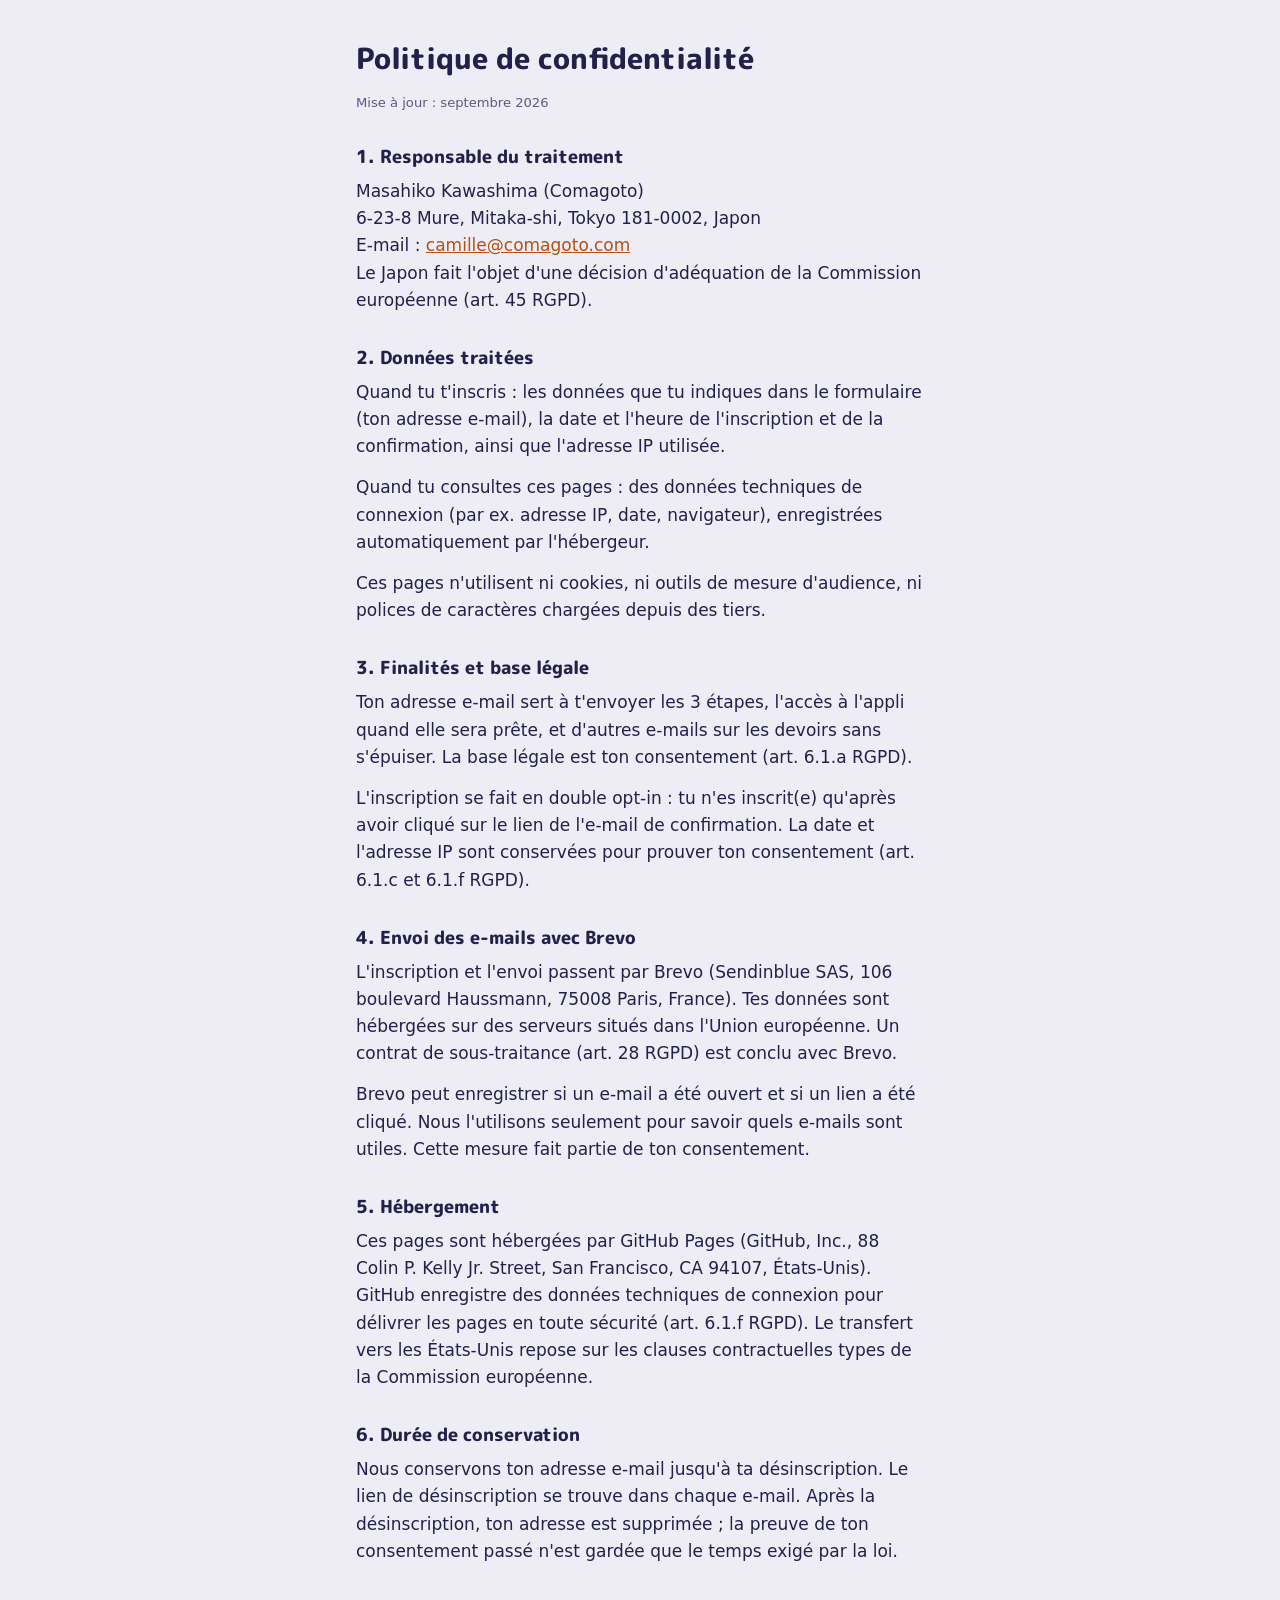
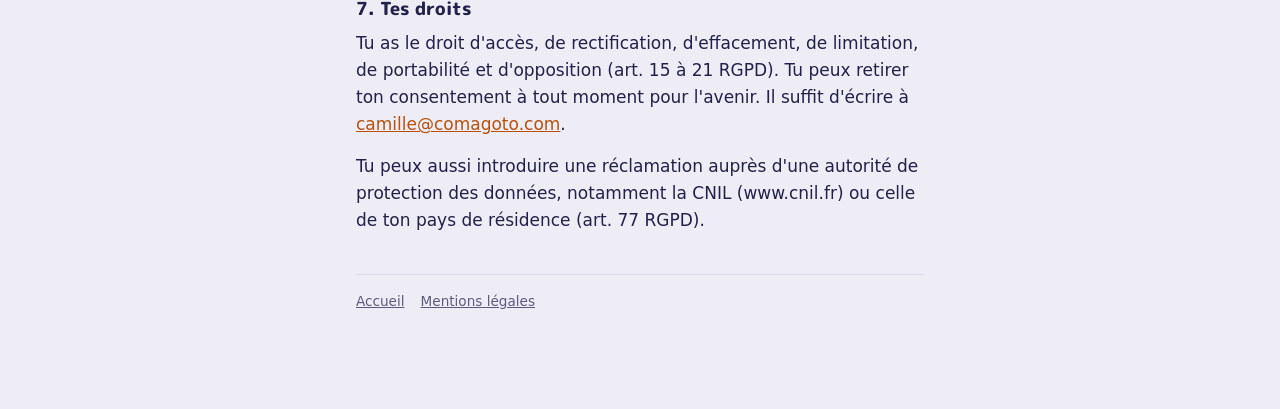
==== confidentialite.html @ d9bb08cc "Initial publish: signup pages (fr) Co-Authored-By: Claude Opus 5.5 <noreply@anthropic.com>" ====
<!DOCTYPE html>
<html lang="fr">
<head>
<meta charset="UTF-8">
<meta name="viewport" content="width=device-width, initial-scale=1.0">
<title>Politique de confidentialité | Camille</title>
<link rel="stylesheet" href="style.css">
</head>
<body>
<main class="wrap page">
  <h1>Politique de confidentialité</h1>
  <p class="small">Mise à jour : septembre 2026</p>

  <h2>1. Responsable du traitement</h2>
  <address>
    Masahiko Kawashima (Comagoto)<br>
    6-23-8 Mure, Mitaka-shi, Tokyo 181-0002, Japon<br>
    E-mail : <a href="mailto:camille@comagoto.com">camille@comagoto.com</a>
  </address>
  <p>Le Japon fait l'objet d'une décision d'adéquation de la Commission européenne (art. 45 RGPD).</p>

  <h2>2. Données traitées</h2>
  <p>Quand tu t'inscris : les données que tu indiques dans le formulaire (ton adresse e-mail),
  la date et l'heure de l'inscription et de la confirmation, ainsi que l'adresse IP utilisée.</p>
  <p>Quand tu consultes ces pages : des données techniques de connexion (par ex. adresse IP, date, navigateur),
  enregistrées automatiquement par l'hébergeur.</p>
  <p>Ces pages n'utilisent ni cookies, ni outils de mesure d'audience, ni polices de caractères chargées depuis des tiers.</p>

  <h2>3. Finalités et base légale</h2>
  <p>Ton adresse e-mail sert à t'envoyer les 3 étapes, l'accès à l'appli quand elle sera prête, et d'autres e-mails
  sur les devoirs sans s'épuiser. La base légale est ton consentement (art. 6.1.a RGPD).</p>
  <p>L'inscription se fait en double opt-in : tu n'es inscrit(e) qu'après avoir cliqué sur le lien de l'e-mail
  de confirmation. La date et l'adresse IP sont conservées pour prouver ton consentement (art. 6.1.c et 6.1.f RGPD).</p>

  <h2>4. Envoi des e-mails avec Brevo</h2>
  <p>L'inscription et l'envoi passent par Brevo (Sendinblue SAS, 106 boulevard Haussmann, 75008 Paris, France).
  Tes données sont hébergées sur des serveurs situés dans l'Union européenne. Un contrat de sous-traitance
  (art. 28 RGPD) est conclu avec Brevo.</p>
  <p>Brevo peut enregistrer si un e-mail a été ouvert et si un lien a été cliqué. Nous l'utilisons seulement pour savoir
  quels e-mails sont utiles. Cette mesure fait partie de ton consentement.</p>

  <h2>5. Hébergement</h2>
  <p>Ces pages sont hébergées par GitHub Pages (GitHub, Inc., 88 Colin P. Kelly Jr. Street, San Francisco,
  CA 94107, États-Unis). GitHub enregistre des données techniques de connexion pour délivrer les pages en toute
  sécurité (art. 6.1.f RGPD). Le transfert vers les États-Unis repose sur les clauses contractuelles types de
  la Commission européenne.</p>

  <h2>6. Durée de conservation</h2>
  <p>Nous conservons ton adresse e-mail jusqu'à ta désinscription. Le lien de désinscription se trouve dans chaque
  e-mail. Après la désinscription, ton adresse est supprimée ; la preuve de ton consentement passé n'est gardée
  que le temps exigé par la loi.</p>

  <h2>7. Tes droits</h2>
  <p>Tu as le droit d'accès, de rectification, d'effacement, de limitation, de portabilité et d'opposition
  (art. 15 à 21 RGPD). Tu peux retirer ton consentement à tout moment pour l'avenir. Il suffit d'écrire à
  <a href="mailto:camille@comagoto.com">camille@comagoto.com</a>.</p>
  <p>Tu peux aussi introduire une réclamation auprès d'une autorité de protection des données, notamment
  la CNIL (www.cnil.fr) ou celle de ton pays de résidence (art. 77 RGPD).</p>

  <footer>
    <a href="index.html">Accueil</a>
    <a href="mentions-legales.html">Mentions légales</a>
  </footer>
</main>
</body>
</html>
---- style.css ----
/* Layout: 夜空の帯（はなびのこびとの世界）がフォームを抱え、精霊がフォームの縁からのぞく。
   その下の昼の地に、アプリが親の代わりにやることを1列で並べ、最後にもらえるカードを見せる。
   外部の読み込みはしない（書体は同梱。プライバシーポリシーの記載どおり） */

@font-face {
  font-family: "M PLUS Rounded 1c";
  font-weight: 700;
  font-display: swap;
  src: url("fonts/mplusrounded1c-700-latin.woff2") format("woff2");
}
@font-face {
  font-family: "M PLUS Rounded 1c";
  font-weight: 800;
  font-display: swap;
  src: url("fonts/mplusrounded1c-800-latin.woff2") format("woff2");
}

:root {
  --ground: #eeedf5;
  --surface: #ffffff;
  --ink: #22214a;
  --ink-soft: #5c5a80;
  --line: #dad8ea;
  --night: #26245e;
  --night-deep: #1b1a47;
  --on-night: #f3f1ff;
  --flame: #f07a2a;
  --flame-ink: #b9500f;
  --flame-soft: #fde9da;
  --spark: #ffd27a;

  --display: "M PLUS Rounded 1c", "Arial Rounded MT Bold", system-ui, sans-serif;
  --body: system-ui, -apple-system, "Segoe UI", Roboto, "Helvetica Neue", Arial, sans-serif;
  color-scheme: light;
}

@media (prefers-color-scheme: dark) {
  :root {
    --ground: #15143a;
    --surface: #211f52;
    --ink: #eeecfb;
    --ink-soft: #b3b0d6;
    --line: #35336d;
    --night: #0f0e2c;
    --night-deep: #0a0920;
    --on-night: #f3f1ff;
    --flame: #ff8a3d;
    --flame-ink: #ffa066;
    --flame-soft: #3b2440;
    --spark: #ffd27a;
    color-scheme: dark;
  }
}

* { box-sizing: border-box; }

body {
  margin: 0;
  background: var(--ground);
  color: var(--ink);
  font-family: var(--body);
  font-size: 17px;
  line-height: 1.6;
}

img { max-width: 100%; }

.wrap {
  max-width: 600px;
  margin-inline: auto;
  padding-inline: 16px;
}

h1, h2 {
  font-family: var(--display);
  font-weight: 800;
  line-height: 1.25;
  text-wrap: balance;
  margin: 0;
}

a { color: var(--flame-ink); }
a:focus-visible { outline: 3px solid var(--flame); outline-offset: 2px; border-radius: 4px; }

/* ── 夜空の帯 ── */
.sky {
  background:
    radial-gradient(1.5px 1.5px at 12% 22%, var(--spark) 50%, transparent 51%),
    radial-gradient(1px 1px at 28% 64%, var(--on-night) 50%, transparent 51%),
    radial-gradient(2px 2px at 47% 14%, var(--spark) 50%, transparent 51%),
    radial-gradient(1px 1px at 63% 40%, var(--on-night) 50%, transparent 51%),
    radial-gradient(1.5px 1.5px at 78% 18%, var(--on-night) 50%, transparent 51%),
    radial-gradient(1px 1px at 90% 58%, var(--spark) 50%, transparent 51%),
    radial-gradient(1px 1px at 6% 78%, var(--on-night) 50%, transparent 51%),
    linear-gradient(180deg, var(--night-deep), var(--night) 70%);
  color: var(--on-night);
  padding-block: 32px 40px;
}

.sky .eyebrow {
  margin: 0 0 6px;
  font-size: 0.8rem;
  letter-spacing: 0.06em;
  opacity: 0.8;
}

.sky h1 {
  font-size: clamp(1.7rem, 6vw, 2.2rem);
  margin-bottom: 56px;
}

.form-card {
  position: relative;
  background: var(--surface);
  color: var(--ink);
  border-radius: 20px;
  padding: 28px 20px 20px;
  box-shadow: 0 18px 40px rgb(10 9 32 / 0.35);
}

/* 精霊がフォームの縁からのぞく */
.form-card .peek {
  position: absolute;
  right: 18px;
  top: -64px;
  width: 78px;
  height: auto;
  filter: drop-shadow(0 6px 10px rgb(10 9 32 / 0.35));
}

.form-card p { margin: 0 0 14px; }

.form-card .lead {
  font-weight: 600;
  padding-right: 64px;
}

.small {
  font-size: 0.82rem;
  color: var(--ink-soft);
}

/* ── 登録フォーム（Brevo へ直接送る） ── */
.signup-form {
  display: grid;
  gap: 12px;
  margin: 4px 0 16px;
}

.field-label {
  font-weight: 700;
  font-size: 0.95rem;
}

.field {
  width: 100%;
  font: inherit;
  font-size: 1.05rem;
  padding: 13px 14px;
  border: 2px solid var(--line);
  border-radius: 12px;
  background: var(--ground);
  color: var(--ink);
}

.field:focus-visible {
  outline: none;
  border-color: var(--flame);
  box-shadow: 0 0 0 3px var(--flame-soft);
}

.consent {
  display: grid;
  grid-template-columns: 22px 1fr;
  gap: 10px;
  align-items: start;
  font-size: 0.85rem;
  line-height: 1.45;
  color: var(--ink-soft);
  cursor: pointer;
}

.consent input {
  width: 20px;
  height: 20px;
  margin: 1px 0 0;
  accent-color: var(--flame);
}

.submit {
  font-family: var(--display);
  font-weight: 800;
  font-size: 1.05rem;
  padding: 15px 16px;
  border: 0;
  border-radius: 14px;
  background: var(--flame);
  color: #ffffff;
  cursor: pointer;
  box-shadow: 0 6px 0 var(--flame-ink);
  text-wrap: balance;
  transition: transform 80ms ease, box-shadow 80ms ease;
}

.submit:hover { filter: brightness(1.05); }
.submit:active { transform: translateY(4px); box-shadow: 0 2px 0 var(--flame-ink); }
.submit:focus-visible { outline: 3px solid var(--ink); outline-offset: 3px; }

.form-status {
  margin: 0;
  min-height: 1.2em;
  font-size: 0.85rem;
  color: var(--ink-soft);
}
.form-status--error { color: var(--flame-ink); font-weight: 600; }
.submit:disabled { opacity: 0.6; cursor: progress; }

/* ロボット対策の欄（人には見せない。Brevo の email_address_check） */
.trap {
  position: absolute;
  left: -9999px;
  width: 1px;
  height: 1px;
  opacity: 0;
}

/* ── ベネフィット ── */
.benefits-section { padding-block: 40px 8px; }

.benefits-section h2 {
  font-size: 1.35rem;
  margin-bottom: 18px;
}

.benefits {
  list-style: none;
  margin: 0;
  padding: 0;
  display: grid;
  gap: 18px;
}

.benefits li {
  display: grid;
  grid-template-columns: 44px 1fr;
  gap: 14px;
  align-items: start;
}

.benefits .ico {
  width: 44px;
  height: 44px;
  border-radius: 14px;
  background: var(--flame-soft);
  color: var(--flame-ink);
  display: grid;
  place-items: center;
}

.benefits .ico svg { width: 24px; height: 24px; }

.benefits strong {
  display: block;
  font-family: var(--display);
  font-weight: 700;
  font-size: 1.05rem;
  line-height: 1.35;
  margin-bottom: 2px;
}

.benefits p { margin: 0; color: var(--ink-soft); min-width: 0; }

/* ── もらえるカード ── */
.cards {
  margin: 36px 0 0;
  text-align: center;
}

.fan {
  display: flex;
  justify-content: center;
  padding-top: 8px;
}

.fan > * {
  width: min(30%, 150px);
  margin-inline: -10px;
  border-radius: 10px;
  box-shadow: 0 10px 24px rgb(20 18 60 / 0.25);
}

.fan > img { height: auto; }

.fan > :nth-child(1) { transform: rotate(-8deg) translateY(10px); }
.fan > :nth-child(2) { transform: translateY(-4px); position: relative; z-index: 1; }
.fan > :nth-child(3) { transform: rotate(8deg) translateY(10px); }

/* フランス語版：カードの文字（ドイツ語）を見せず、絵の部分だけを切り出す */
.art {
  aspect-ratio: 1;
  max-width: 100%;
  border-radius: 22px;
  background-repeat: no-repeat;
  border: 3px solid var(--surface);
}
.art-n1 { background-image: url("img/card-n1.webp"); background-size: 140%; background-position: 50% 43%; }
.art-r1 { background-image: url("img/card-r1.webp"); background-size: 134.6%; background-position: 50% 45%; }
.art-r6 { background-image: url("img/card-r6.webp"); background-size: 152%; background-position: 50% 43%; }

.cards figcaption {
  margin-top: 18px;
  font-size: 0.85rem;
  color: var(--ink-soft);
}

.facts {
  list-style: none;
  margin: 32px 0 0;
  padding: 0;
  display: flex;
  flex-wrap: wrap;
  gap: 8px;
  justify-content: center;
}

.facts li {
  font-size: 0.82rem;
  padding: 5px 12px;
  border-radius: 999px;
  border: 1px solid var(--line);
  background: var(--surface);
  color: var(--ink-soft);
}

/* ── 共通（サブページ・フッター） ── */
.page { padding-block: 40px 56px; }
.page h1 { font-size: 1.8rem; margin-bottom: 16px; }
.page h2 { font-size: 1.15rem; margin: 32px 0 10px; }
.page p { margin: 0 0 14px; }
.page .lead { font-size: 1.1rem; color: var(--ink-soft); }

.card {
  background: var(--surface);
  border: 1px solid var(--line);
  border-radius: 16px;
  padding: 20px;
  margin: 20px 0;
}

footer {
  border-top: 1px solid var(--line);
  margin-top: 40px;
  padding-block: 16px 40px;
  font-size: 0.85rem;
  color: var(--ink-soft);
  display: flex;
  flex-wrap: wrap;
  gap: 16px;
}

footer a { color: var(--ink-soft); }

address { font-style: normal; }

@media (prefers-reduced-motion: no-preference) {
  .form-card .peek { animation: peek 700ms ease-out both; }
  @keyframes peek {
    from { transform: translateY(18px); }
    to { transform: translateY(0); }
  }
}
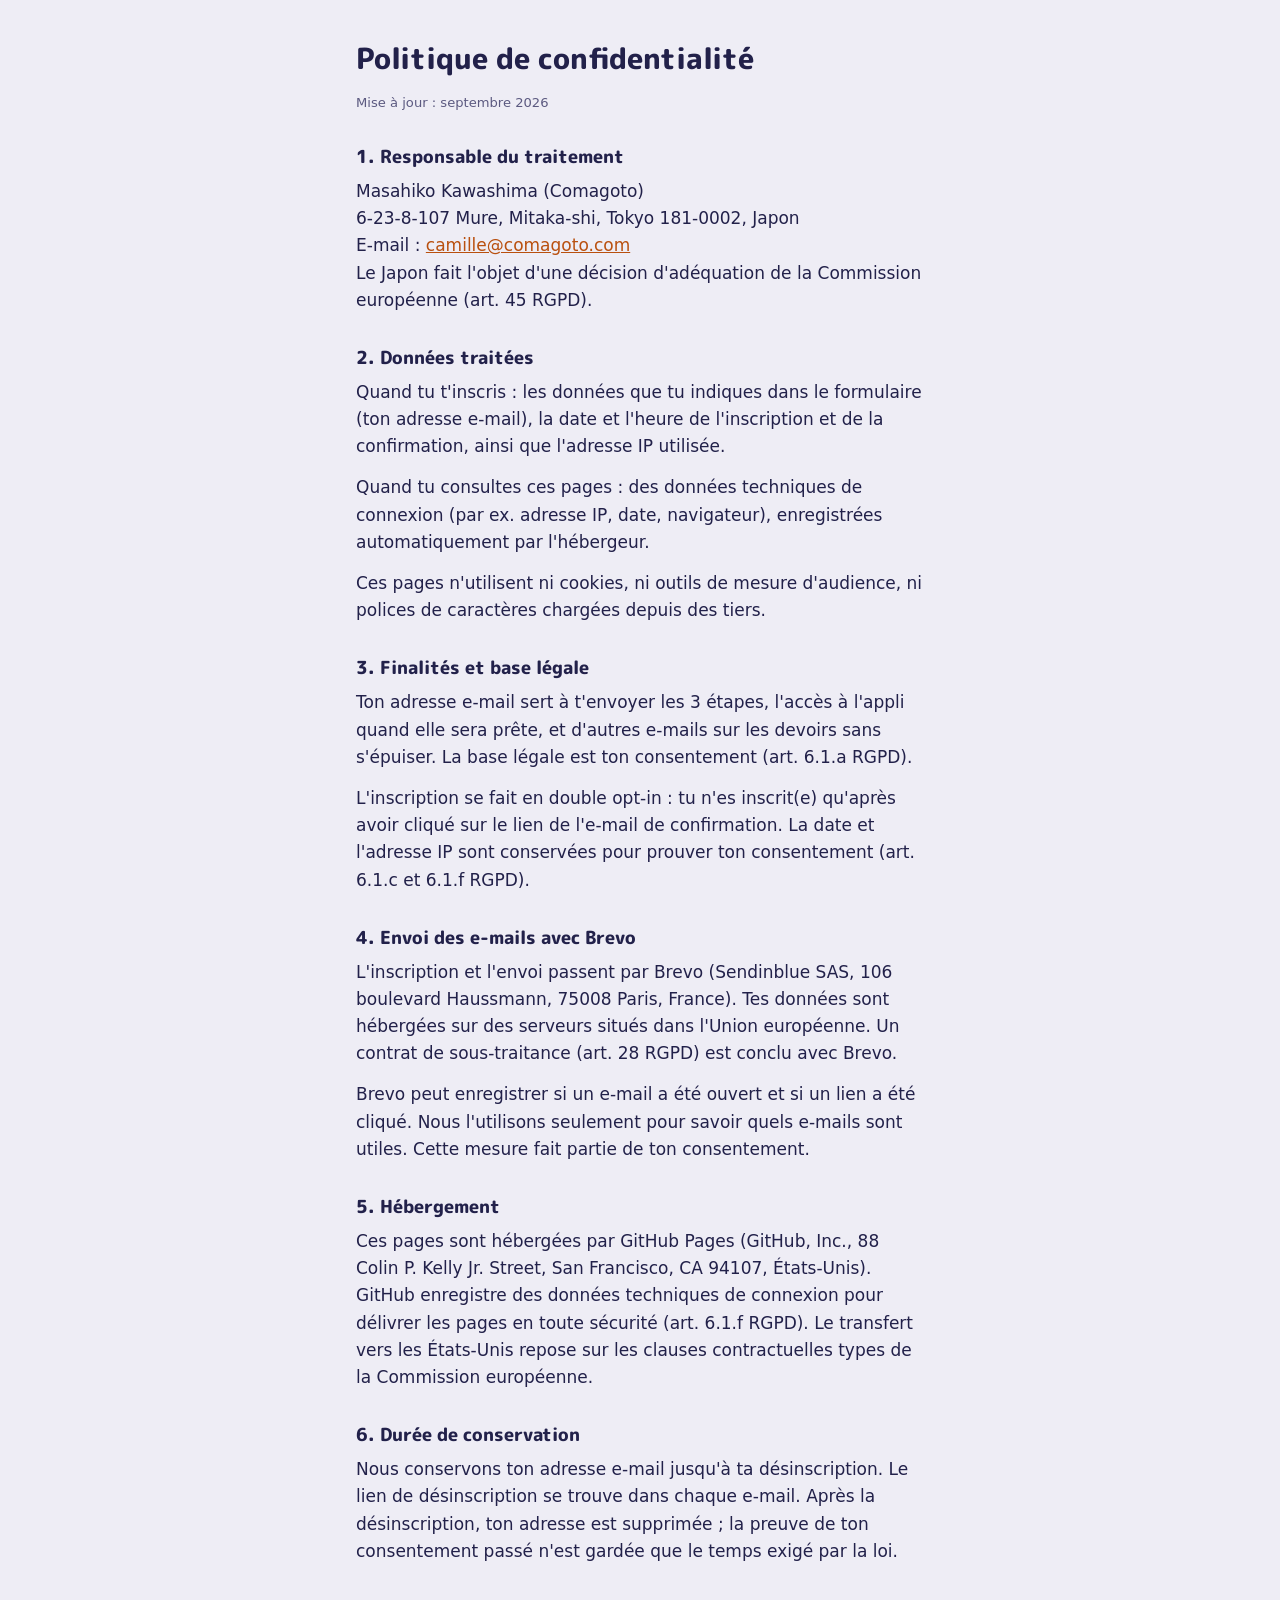
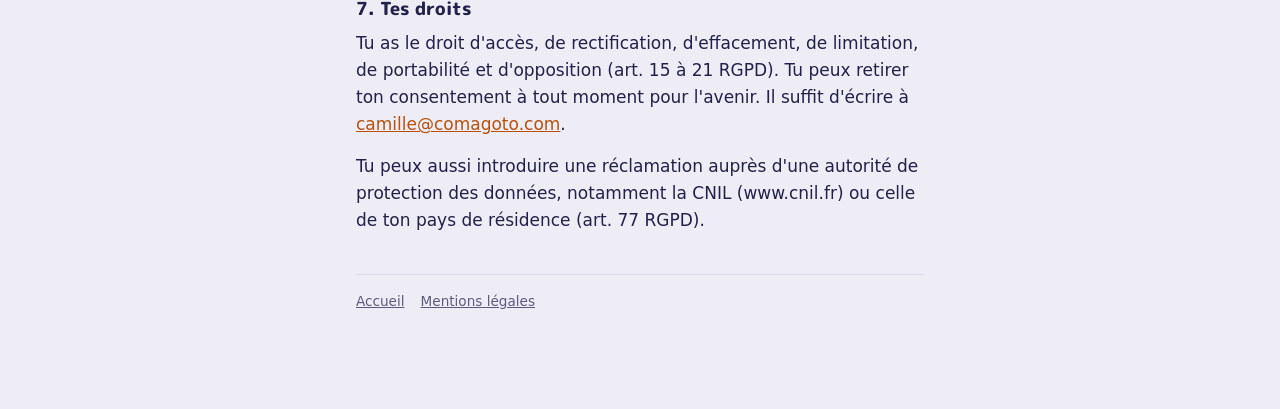
==== commit 303bf621: "Fix legal address: add room number (6-23-8-107) Co-Authored-By: Claude Opus 5.5 <noreply@anthropic.c" ====
--- a/confidentialite.html
+++ b/confidentialite.html
@@ -14,7 +14,7 @@
   <h2>1. Responsable du traitement</h2>
   <address>
     Masahiko Kawashima (Comagoto)<br>
-    6-23-8 Mure, Mitaka-shi, Tokyo 181-0002, Japon<br>
+    6-23-8-107 Mure, Mitaka-shi, Tokyo 181-0002, Japon<br>
     E-mail : <a href="mailto:camille@comagoto.com">camille@comagoto.com</a>
   </address>
   <p>Le Japon fait l'objet d'une décision d'adéquation de la Commission européenne (art. 45 RGPD).</p>
